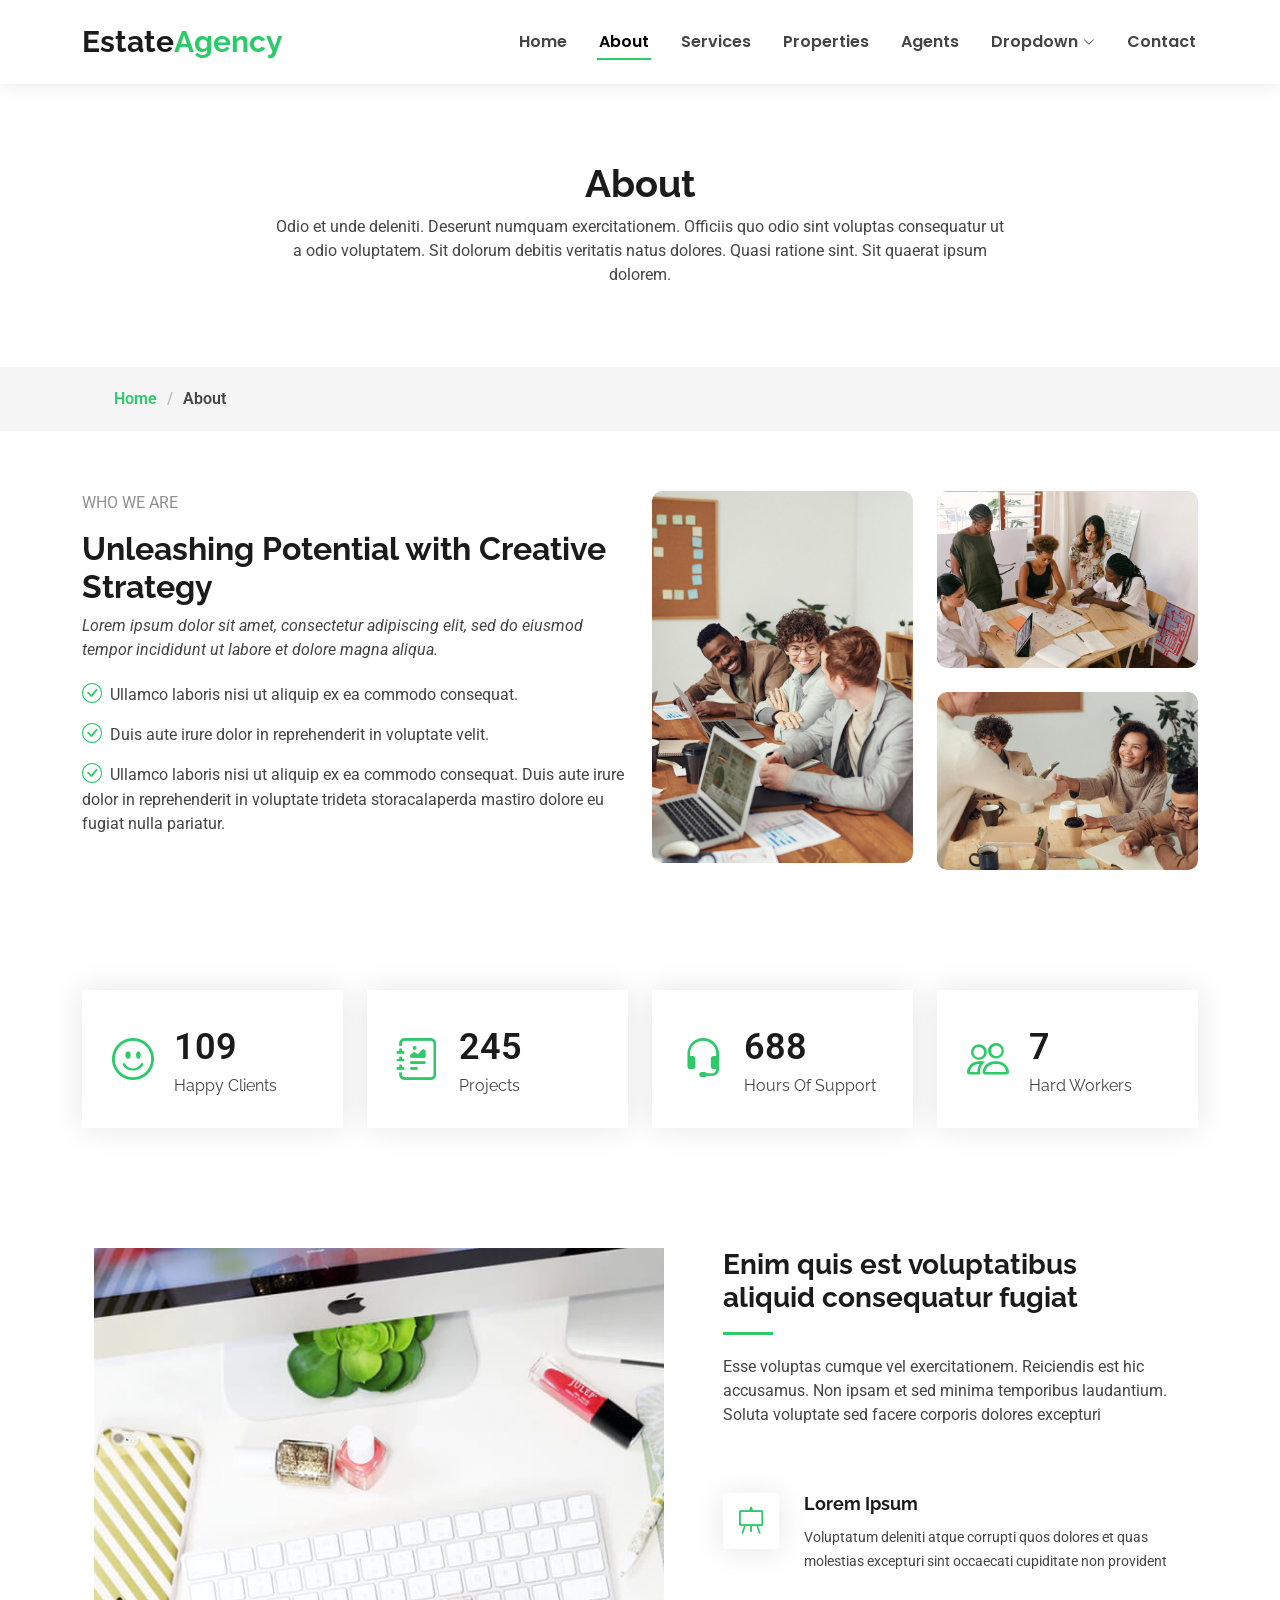
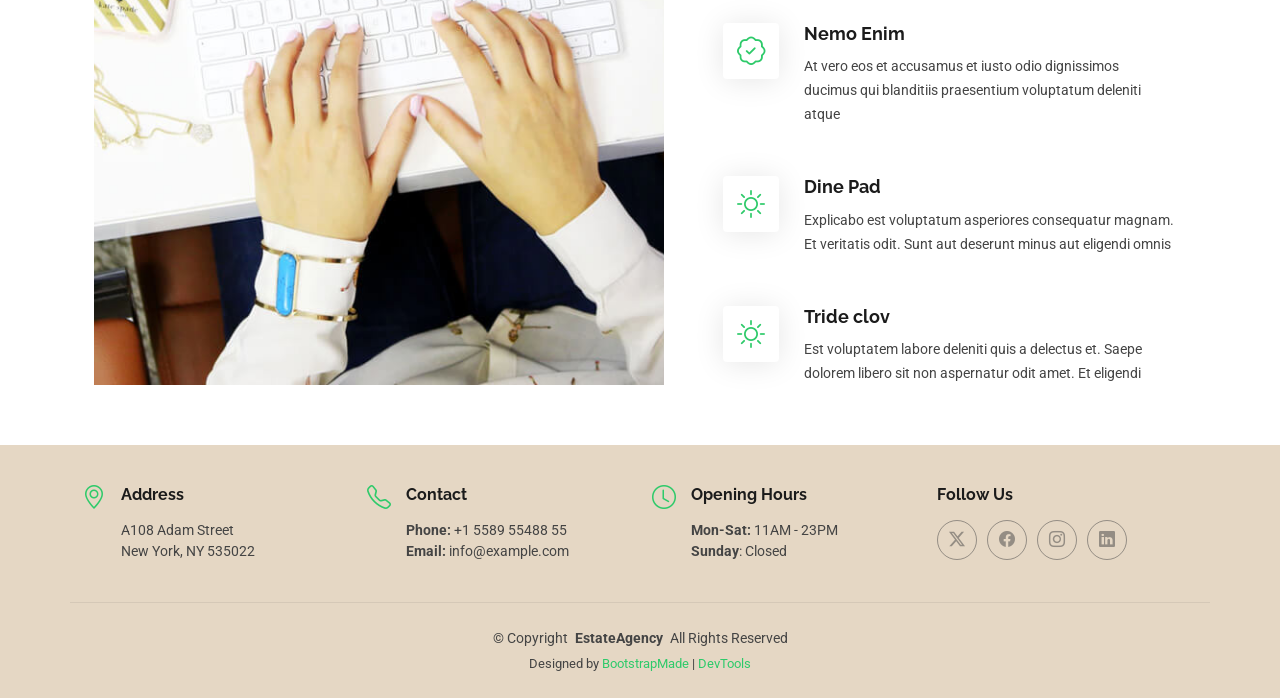
==== about.html @ 9246cab3 "Estate agency project" ====
<!DOCTYPE html>
<html lang="en">

<head>
  <meta charset="utf-8">
  <meta content="width=device-width, initial-scale=1.0" name="viewport">
  <title>About - EstateAgency Bootstrap Template</title>
  <meta name="description" content="">
  <meta name="keywords" content="">

  <!-- Favicons -->
  <link href="assets/img/favicon.png" rel="icon">
  <link href="assets/img/apple-touch-icon.png" rel="apple-touch-icon">

  <!-- Fonts -->
  <link href="https://fonts.googleapis.com" rel="preconnect">
  <link href="https://fonts.gstatic.com" rel="preconnect" crossorigin>
  <link href="https://fonts.googleapis.com/css2?family=Roboto:ital,wght@0,100;0,300;0,400;0,500;0,700;0,900;1,100;1,300;1,400;1,500;1,700;1,900&family=Poppins:ital,wght@0,100;0,200;0,300;0,400;0,500;0,600;0,700;0,800;0,900;1,100;1,200;1,300;1,400;1,500;1,600;1,700;1,800;1,900&family=Raleway:ital,wght@0,100;0,200;0,300;0,400;0,500;0,600;0,700;0,800;0,900;1,100;1,200;1,300;1,400;1,500;1,600;1,700;1,800;1,900&display=swap" rel="stylesheet">

  <!-- Vendor CSS Files -->
  <link href="assets/vendor/bootstrap/css/bootstrap.min.css" rel="stylesheet">
  <link href="assets/vendor/bootstrap-icons/bootstrap-icons.css" rel="stylesheet">
  <link href="assets/vendor/aos/aos.css" rel="stylesheet">
  <link href="assets/vendor/fontawesome-free/css/all.min.css" rel="stylesheet">
  <link href="assets/vendor/swiper/swiper-bundle.min.css" rel="stylesheet">

  <!-- Main CSS File -->
  <link href="assets/css/main.css" rel="stylesheet">

  <!-- =======================================================
  * Template Name: EstateAgency
  * Template URL: https://bootstrapmade.com/real-estate-agency-bootstrap-template/
  * Updated: Apr 08 2026 with Bootstrap v5.3.8
  * Author: BootstrapMade.com
  * License: https://bootstrapmade.com/license/
  ======================================================== -->
</head>

<body class="about-page">

  <header id="header" class="header d-flex align-items-center fixed-top">
    <div class="container-fluid container-xl position-relative d-flex align-items-center justify-content-between">

      <a href="index.html" class="logo d-flex align-items-center">
        <!-- Uncomment the line below if you also wish to use an image logo -->
        <!-- <img src="assets/img/logo.png" alt=""> -->
        <h1 class="sitename">Estate<span>Agency</span></h1>
      </a>

      <nav id="navmenu" class="navmenu">
        <ul>
          <li><a href="index.html">Home</a></li>
          <li><a href="about.html" class="active">About</a></li>
          <li><a href="services.html">Services</a></li>
          <li><a href="properties.html">Properties</a></li>
          <li><a href="agents.html">Agents</a></li>
          <li class="dropdown"><a href="#"><span>Dropdown</span> <i class="bi bi-chevron-down toggle-dropdown"></i></a>
            <ul>
              <li><a href="#">Dropdown 1</a></li>
              <li class="dropdown"><a href="#"><span>Deep Dropdown</span> <i class="bi bi-chevron-down toggle-dropdown"></i></a>
                <ul>
                  <li><a href="#">Deep Dropdown 1</a></li>
                  <li><a href="#">Deep Dropdown 2</a></li>
                  <li><a href="#">Deep Dropdown 3</a></li>
                  <li><a href="#">Deep Dropdown 4</a></li>
                  <li><a href="#">Deep Dropdown 5</a></li>
                </ul>
              </li>
              <li><a href="#">Dropdown 2</a></li>
              <li><a href="#">Dropdown 3</a></li>
              <li><a href="#">Dropdown 4</a></li>
            </ul>
          </li>
          <li><a href="contact.html">Contact</a></li>
        </ul>
        <i class="mobile-nav-toggle d-xl-none bi bi-list"></i>
      </nav>

    </div>
  </header>

  <main class="main">

    <!-- Page Title -->
    <div class="page-title" data-aos="fade">
      <div class="heading">
        <div class="container">
          <div class="row d-flex justify-content-center text-center">
            <div class="col-lg-8">
              <h1>About</h1>
              <p class="mb-0">Odio et unde deleniti. Deserunt numquam exercitationem. Officiis quo odio sint voluptas consequatur ut a odio voluptatem. Sit dolorum debitis veritatis natus dolores. Quasi ratione sint. Sit quaerat ipsum dolorem.</p>
            </div>
          </div>
        </div>
      </div>
      <nav class="breadcrumbs">
        <div class="container">
          <ol>
            <li><a href="index.html">Home</a></li>
            <li class="current">About</li>
          </ol>
        </div>
      </nav>
    </div><!-- End Page Title -->

    <!-- About Section -->
    <section id="about" class="about section">

      <div class="container">

        <div class="row gy-4">

          <div class="col-lg-6 content" data-aos="fade-up" data-aos-delay="100">
            <p class="who-we-are">Who We Are</p>
            <h3>Unleashing Potential with Creative Strategy</h3>
            <p class="fst-italic">
              Lorem ipsum dolor sit amet, consectetur adipiscing elit, sed do eiusmod tempor incididunt ut labore et dolore
              magna aliqua.
            </p>
            <ul>
              <li><i class="bi bi-check-circle"></i> <span>Ullamco laboris nisi ut aliquip ex ea commodo consequat.</span></li>
              <li><i class="bi bi-check-circle"></i> <span>Duis aute irure dolor in reprehenderit in voluptate velit.</span></li>
              <li><i class="bi bi-check-circle"></i> <span>Ullamco laboris nisi ut aliquip ex ea commodo consequat. Duis aute irure dolor in reprehenderit in voluptate trideta storacalaperda mastiro dolore eu fugiat nulla pariatur.</span></li>
            </ul>
          </div>

          <div class="col-lg-6 about-images" data-aos="fade-up" data-aos-delay="200">
            <div class="row gy-4">
              <div class="col-lg-6">
                <img src="assets/img/about-company-1.jpg" class="img-fluid" alt="">
              </div>
              <div class="col-lg-6">
                <div class="row gy-4">
                  <div class="col-lg-12">
                    <img src="assets/img/about-company-2.jpg" class="img-fluid" alt="">
                  </div>
                  <div class="col-lg-12">
                    <img src="assets/img/about-company-3.jpg" class="img-fluid" alt="">
                  </div>
                </div>
              </div>
            </div>

          </div>

        </div>

      </div>
    </section><!-- /About Section -->

    <!-- Stats Section -->
    <section id="stats" class="stats section">

      <div class="container" data-aos="fade-up" data-aos-delay="100">

        <div class="row gy-4">

          <div class="col-lg-3 col-md-6">
            <div class="stats-item d-flex align-items-center w-100 h-100">
              <i class="bi bi-emoji-smile color-blue flex-shrink-0"></i>
              <div>
                <span data-purecounter-start="0" data-purecounter-end="232" data-purecounter-duration="1" class="purecounter"></span>
                <p>Happy Clients</p>
              </div>
            </div>
          </div><!-- End Stats Item -->

          <div class="col-lg-3 col-md-6">
            <div class="stats-item d-flex align-items-center w-100 h-100">
              <i class="bi bi-journal-richtext color-orange flex-shrink-0"></i>
              <div>
                <span data-purecounter-start="0" data-purecounter-end="521" data-purecounter-duration="1" class="purecounter"></span>
                <p>Projects</p>
              </div>
            </div>
          </div><!-- End Stats Item -->

          <div class="col-lg-3 col-md-6">
            <div class="stats-item d-flex align-items-center w-100 h-100">
              <i class="bi bi-headset color-green flex-shrink-0"></i>
              <div>
                <span data-purecounter-start="0" data-purecounter-end="1463" data-purecounter-duration="1" class="purecounter"></span>
                <p>Hours Of Support</p>
              </div>
            </div>
          </div><!-- End Stats Item -->

          <div class="col-lg-3 col-md-6">
            <div class="stats-item d-flex align-items-center w-100 h-100">
              <i class="bi bi-people color-pink flex-shrink-0"></i>
              <div>
                <span data-purecounter-start="0" data-purecounter-end="15" data-purecounter-duration="1" class="purecounter"></span>
                <p>Hard Workers</p>
              </div>
            </div>
          </div><!-- End Stats Item -->

        </div>

      </div>

    </section><!-- /Stats Section -->

    <!-- Features Section -->
    <section id="features" class="features section">

      <div class="container">

        <div class="row justify-content-around gy-4">
          <div class="features-image col-lg-6" data-aos="fade-up" data-aos-delay="100"><img src="assets/img/features-bg.jpg" alt=""></div>

          <div class="col-lg-5 d-flex flex-column justify-content-center" data-aos="fade-up" data-aos-delay="200">
            <h3>Enim quis est voluptatibus aliquid consequatur fugiat</h3>
            <p>Esse voluptas cumque vel exercitationem. Reiciendis est hic accusamus. Non ipsam et sed minima temporibus laudantium. Soluta voluptate sed facere corporis dolores excepturi</p>

            <div class="icon-box d-flex position-relative" data-aos="fade-up" data-aos-delay="300">
              <i class="bi bi-easel flex-shrink-0"></i>
              <div>
                <h4><a href="" class="stretched-link">Lorem Ipsum</a></h4>
                <p>Voluptatum deleniti atque corrupti quos dolores et quas molestias excepturi sint occaecati cupiditate non provident</p>
              </div>
            </div><!-- End Icon Box -->

            <div class="icon-box d-flex position-relative" data-aos="fade-up" data-aos-delay="400">
              <i class="bi bi-patch-check flex-shrink-0"></i>
              <div>
                <h4><a href="" class="stretched-link">Nemo Enim</a></h4>
                <p>At vero eos et accusamus et iusto odio dignissimos ducimus qui blanditiis praesentium voluptatum deleniti atque</p>
              </div>
            </div><!-- End Icon Box -->

            <div class="icon-box d-flex position-relative" data-aos="fade-up" data-aos-delay="500">
              <i class="bi bi-brightness-high flex-shrink-0"></i>
              <div>
                <h4><a href="" class="stretched-link">Dine Pad</a></h4>
                <p>Explicabo est voluptatum asperiores consequatur magnam. Et veritatis odit. Sunt aut deserunt minus aut eligendi omnis</p>
              </div>
            </div><!-- End Icon Box -->

            <div class="icon-box d-flex position-relative" data-aos="fade-up" data-aos-delay="600">
              <i class="bi bi-brightness-high flex-shrink-0"></i>
              <div>
                <h4><a href="" class="stretched-link">Tride clov</a></h4>
                <p>Est voluptatem labore deleniti quis a delectus et. Saepe dolorem libero sit non aspernatur odit amet. Et eligendi</p>
              </div>
            </div><!-- End Icon Box -->

          </div>
        </div>

      </div>

    </section><!-- /Features Section -->

  </main>

  <footer id="footer" class="footer light-background">

    <div class="container">
      <div class="row gy-3">
        <div class="col-lg-3 col-md-6 d-flex">
          <i class="bi bi-geo-alt icon"></i>
          <div class="address">
            <h4>Address</h4>
            <p>A108 Adam Street</p>
            <p>New York, NY 535022</p>
            <p></p>
          </div>

        </div>

        <div class="col-lg-3 col-md-6 d-flex">
          <i class="bi bi-telephone icon"></i>
          <div>
            <h4>Contact</h4>
            <p>
              <strong>Phone:</strong> <span>+1 5589 55488 55</span><br>
              <strong>Email:</strong> <span>info@example.com</span><br>
            </p>
          </div>
        </div>

        <div class="col-lg-3 col-md-6 d-flex">
          <i class="bi bi-clock icon"></i>
          <div>
            <h4>Opening Hours</h4>
            <p>
              <strong>Mon-Sat:</strong> <span>11AM - 23PM</span><br>
              <strong>Sunday</strong>: <span>Closed</span>
            </p>
          </div>
        </div>

        <div class="col-lg-3 col-md-6">
          <h4>Follow Us</h4>
          <div class="social-links d-flex">
            <a href="#" class="twitter"><i class="bi bi-twitter-x"></i></a>
            <a href="#" class="facebook"><i class="bi bi-facebook"></i></a>
            <a href="#" class="instagram"><i class="bi bi-instagram"></i></a>
            <a href="#" class="linkedin"><i class="bi bi-linkedin"></i></a>
          </div>
        </div>

      </div>
    </div>

    <div class="container copyright text-center mt-4">
      <p>© <span>Copyright</span> <strong class="px-1 sitename">EstateAgency</strong> <span>All Rights Reserved</span></p>
      <div class="credits">
        <!-- All the links in the footer should remain intact. -->
        <!-- You can delete the links only if you've purchased the pro version. -->
        <!-- Licensing information: https://bootstrapmade.com/license/ -->
        <!-- Purchase the pro version with working PHP/AJAX contact form: [buy-url] -->
        Designed by <a href="https://bootstrapmade.com/">BootstrapMade</a> | <a href="https://bootstrapmade.com/tools/">DevTools</a>
      </div>
    </div>

  </footer>

  <!-- Scroll Top -->
  <a href="#" id="scroll-top" class="scroll-top d-flex align-items-center justify-content-center"><i class="bi bi-arrow-up-short"></i></a>

  <!-- Preloader -->
  <div id="preloader"></div>

  <!-- Vendor JS Files -->
  <script src="assets/vendor/bootstrap/js/bootstrap.bundle.min.js"></script>
  <script src="assets/vendor/php-email-form/validate.js"></script>
  <script src="assets/vendor/aos/aos.js"></script>
  <script src="assets/vendor/swiper/swiper-bundle.min.js"></script>
  <script src="assets/vendor/purecounter/purecounter_vanilla.js"></script>

  <!-- Main JS File -->
  <script src="assets/js/main.js"></script>

</body>

</html>
---- assets/css/main.css ----
/**
* Template Name: EstateAgency
* Template URL: https://bootstrapmade.com/real-estate-agency-bootstrap-template/
* Updated: Aug 09 2024 with Bootstrap v5.3.3
* Author: BootstrapMade.com
* License: https://bootstrapmade.com/license/
*/

/*--------------------------------------------------------------
# Font & Color Variables
# Help: https://bootstrapmade.com/color-system/
--------------------------------------------------------------*/
/* Fonts */
:root {
  --default-font: "Roboto",  system-ui, -apple-system, "Segoe UI", Roboto, "Helvetica Neue", Arial, "Noto Sans", "Liberation Sans", sans-serif, "Apple Color Emoji", "Segoe UI Emoji", "Segoe UI Symbol", "Noto Color Emoji";
  --heading-font: "Raleway",  sans-serif;
  --nav-font: "Poppins",  sans-serif;
}

/* Global Colors - The following color variables are used throughout the website. Updating them here will change the color scheme of the entire website */
:root { 
  --background-color: #ffffff; /* Background color for the entire website, including individual sections */
  --default-color: #444444; /* Default color used for the majority of the text content across the entire website */
  --heading-color: #1b1b1b; /* Color for headings, subheadings and title throughout the website */
  --accent-color: #2eca6a; /* Accent color that represents your brand on the website. It's used for buttons, links, and other elements that need to stand out */
  --surface-color: #ffffff; /* The surface color is used as a background of boxed elements within sections, such as cards, icon boxes, or other elements that require a visual separation from the global background. */
  --contrast-color: #ffffff; /* Contrast color for text, ensuring readability against backgrounds of accent, heading, or default colors. */
}

/* Nav Menu Colors - The following color variables are used specifically for the navigation menu. They are separate from the global colors to allow for more customization options */
:root {
  --nav-color: #444444;  /* The default color of the main navmenu links */
  --nav-hover-color: #000000; /* Applied to main navmenu links when they are hovered over or active */
  --nav-mobile-background-color: #ffffff; /* Used as the background color for mobile navigation menu */
  --nav-dropdown-background-color: #ffffff; /* Used as the background color for dropdown items that appear when hovering over primary navigation items */
  --nav-dropdown-color: #444444; /* Used for navigation links of the dropdown items in the navigation menu. */
  --nav-dropdown-hover-color: #2eca6a; /* Similar to --nav-hover-color, this color is applied to dropdown navigation links when they are hovered over. */
}

/* Color Presets - These classes override global colors when applied to any section or element, providing reuse of the sam color scheme. */

.light-background {
  --background-color:  rgb(229, 215, 196);;
  --surface-color :  rgb(207, 187, 153);
}

.dark-background {
  --background-color: oklab(36.607% 0.11346 0.05553 / 0.626);
  --default-color: #ffffff;
  --heading-color: #ffffff;
  --surface-color: #252525;
  --contrast-color: #ffffff;
}

/* Smooth scroll */
:root {
  scroll-behavior: smooth;
}

/*--------------------------------------------------------------
# General Styling & Shared Classes
--------------------------------------------------------------*/
body {
  color: var(--default-color);
  background-color: var(--background-color);
  font-family: var(--default-font);
}

a {
  color: var(--accent-color);
  text-decoration: none;
  transition: 0.3s;
}

a:hover {
  color: color-mix(in srgb, var(--accent-color), transparent 25%);
  text-decoration: none;
}

h1,
h2,
h3,
h4,
h5,
h6 {
  color: var(--heading-color);
  font-family: var(--heading-font);
}

/* PHP Email Form Messages
------------------------------*/
.php-email-form .error-message {
  display: none;
  background: #df1529;
  color: #ffffff;
  text-align: left;
  padding: 15px;
  margin-bottom: 24px;
  font-weight: 600;
}

.php-email-form .sent-message {
  display: none;
  color: #ffffff;
  background: #059652;
  text-align: center;
  padding: 15px;
  margin-bottom: 24px;
  font-weight: 600;
}

.php-email-form .loading {
  display: none;
  background: var(--surface-color);
  text-align: center;
  padding: 15px;
  margin-bottom: 24px;
}

.php-email-form .loading:before {
  content: "";
  display: inline-block;
  border-radius: 50%;
  width: 24px;
  height: 24px;
  margin: 0 10px -6px 0;
  border: 3px solid var(--accent-color);
  border-top-color: var(--surface-color);
  animation: php-email-form-loading 1s linear infinite;
}

@keyframes php-email-form-loading {
  0% {
    transform: rotate(0deg);
  }

  100% {
    transform: rotate(360deg);
  }
}

/*--------------------------------------------------------------
# Global Header
--------------------------------------------------------------*/
.header {
  color: var(--default-color);
  background-color: var(--background-color);
  padding: 15px 0;
  transition: all 0.5s;
  z-index: 997;
  box-shadow: 0px 0 18px rgba(0, 0, 0, 0.1);
}

.header .logo {
  line-height: 1;
}

.header .logo img {
  max-height: 32px;
  margin-right: 8px;
}

.header .logo h1 {
  font-size: 30px;
  margin: 0;
  font-weight: 700;
  color: var(--heading-color);
}

.header .logo h1 span {
  color: var(--accent-color);
}

/*--------------------------------------------------------------
# Navigation Menu
--------------------------------------------------------------*/
/* Desktop Navigation */
@media (min-width: 1200px) {
  .navmenu {
    padding: 0;
  }

  .navmenu ul {
    margin: 0;
    padding: 0;
    display: flex;
    list-style: none;
    align-items: center;
  }

  .navmenu li {
    position: relative;
  }

  .navmenu>ul>li {
    white-space: nowrap;
    padding: 15px 14px;
  }

  .navmenu>ul>li:last-child {
    padding-right: 0;
  }

  .navmenu a,
  .navmenu a:focus {
    color: var(--nav-color);
    font-size: 16px;
    padding: 0 2px;
    font-family: var(--nav-font);
    font-weight: 600;
    display: flex;
    align-items: center;
    justify-content: space-between;
    white-space: nowrap;
    transition: 0.3s;
    position: relative;
  }

  .navmenu a i,
  .navmenu a:focus i {
    font-size: 12px;
    line-height: 0;
    margin-left: 5px;
    transition: 0.3s;
  }

  .navmenu>ul>li>a:before {
    content: "";
    position: absolute;
    width: 100%;
    height: 2px;
    bottom: -6px;
    left: 0;
    background-color: var(--accent-color);
    visibility: hidden;
    width: 0px;
    transition: all 0.3s ease-in-out 0s;
  }

  .navmenu a:hover:before,
  .navmenu li:hover>a:before,
  .navmenu .active:before {
    visibility: visible;
    width: 100%;
  }

  .navmenu li:hover>a,
  .navmenu .active,
  .navmenu .active:focus {
    color: var(--nav-hover-color);
  }

  .navmenu .dropdown ul {
    margin: 0;
    padding: 10px 0;
    background: var(--nav-dropdown-background-color);
    display: block;
    position: absolute;
    visibility: hidden;
    left: 14px;
    top: 130%;
    opacity: 0;
    transition: 0.3s;
    border-radius: 4px;
    z-index: 99;
    box-shadow: 0px 0px 30px rgba(0, 0, 0, 0.1);
  }

  .navmenu .dropdown ul li {
    min-width: 200px;
  }

  .navmenu .dropdown ul a {
    padding: 10px 20px;
    font-size: 15px;
    text-transform: none;
    color: var(--nav-dropdown-color);
  }

  .navmenu .dropdown ul a i {
    font-size: 12px;
  }

  .navmenu .dropdown ul a:hover,
  .navmenu .dropdown ul .active:hover,
  .navmenu .dropdown ul li:hover>a {
    color: var(--nav-dropdown-hover-color);
  }

  .navmenu .dropdown:hover>ul {
    opacity: 1;
    top: 100%;
    visibility: visible;
  }

  .navmenu .dropdown .dropdown ul {
    top: 0;
    left: -90%;
    visibility: hidden;
  }

  .navmenu .dropdown .dropdown:hover>ul {
    opacity: 1;
    top: 0;
    left: -100%;
    visibility: visible;
  }
}

/* Mobile Navigation */
@media (max-width: 1199px) {
  .mobile-nav-toggle {
    color: var(--nav-color);
    font-size: 28px;
    line-height: 0;
    margin-right: 10px;
    cursor: pointer;
    transition: color 0.3s;
  }

  .navmenu {
    padding: 0;
    z-index: 9997;
  }

  .navmenu ul {
    display: none;
    list-style: none;
    position: absolute;
    inset: 60px 20px 20px 20px;
    padding: 10px 0;
    margin: 0;
    border-radius: 6px;
    background-color: var(--nav-mobile-background-color);
    border: 1px solid color-mix(in srgb, var(--default-color), transparent 90%);
    box-shadow: none;
    overflow-y: auto;
    transition: 0.3s;
    z-index: 9998;
  }

  .navmenu a,
  .navmenu a:focus {
    color: var(--nav-dropdown-color);
    padding: 10px 20px;
    font-family: var(--nav-font);
    font-size: 17px;
    font-weight: 500;
    display: flex;
    align-items: center;
    justify-content: space-between;
    white-space: nowrap;
    transition: 0.3s;
  }

  .navmenu a i,
  .navmenu a:focus i {
    font-size: 12px;
    line-height: 0;
    margin-left: 5px;
    width: 30px;
    height: 30px;
    display: flex;
    align-items: center;
    justify-content: center;
    border-radius: 50%;
    transition: 0.3s;
    background-color: color-mix(in srgb, var(--accent-color), transparent 90%);
  }

  .navmenu a i:hover,
  .navmenu a:focus i:hover {
    background-color: var(--accent-color);
    color: var(--contrast-color);
  }

  .navmenu a:hover,
  .navmenu .active,
  .navmenu .active:focus {
    color: var(--nav-dropdown-hover-color);
  }

  .navmenu .active i,
  .navmenu .active:focus i {
    background-color: var(--accent-color);
    color: var(--contrast-color);
    transform: rotate(180deg);
  }

  .navmenu .dropdown ul {
    position: static;
    display: none;
    z-index: 99;
    padding: 10px 0;
    margin: 10px 20px;
    background-color: var(--nav-dropdown-background-color);
    transition: all 0.5s ease-in-out;
  }

  .navmenu .dropdown ul ul {
    background-color: rgba(33, 37, 41, 0.1);
  }

  .navmenu .dropdown>.dropdown-active {
    display: block;
    background-color: rgba(33, 37, 41, 0.03);
  }

  .mobile-nav-active {
    overflow: hidden;
  }

  .mobile-nav-active .mobile-nav-toggle {
    color: #fff;
    position: absolute;
    font-size: 32px;
    top: 15px;
    right: 15px;
    margin-right: 0;
    z-index: 9999;
  }

  .mobile-nav-active .navmenu {
    position: fixed;
    overflow: hidden;
    inset: 0;
    background: rgba(33, 37, 41, 0.8);
    transition: 0.3s;
  }

  .mobile-nav-active .navmenu>ul {
    display: block;
  }
}

/*--------------------------------------------------------------
# Global Footer
--------------------------------------------------------------*/
.footer {
  color: var(--default-color);
  background-color: var(--background-color);
  font-size: 14px;
  padding: 40px 0 0 0;
  position: relative;
}

.footer .icon {
  color: var(--accent-color);
  margin-right: 15px;
  font-size: 24px;
  line-height: 0;
}

.footer h4 {
  font-size: 16px;
  font-weight: 700;
  margin-bottom: 15px;
}

.footer .address p {
  margin-bottom: 0px;
}

.footer .social-links a {
  display: flex;
  align-items: center;
  justify-content: center;
  width: 40px;
  height: 40px;
  border-radius: 50%;
  border: 1px solid color-mix(in srgb, var(--default-color), transparent 50%);
  font-size: 16px;
  color: color-mix(in srgb, var(--default-color), transparent 50%);
  margin-right: 10px;
  transition: 0.3s;
}

.footer .social-links a:hover {
  color: var(--accent-color);
  border-color: var(--accent-color);
}

.footer .copyright {
  padding: 25px 0;
  border-top: 1px solid color-mix(in srgb, var(--default-color), transparent 90%);
}

.footer .copyright p {
  margin-bottom: 0;
}

.footer .credits {
  margin-top: 5px;
  font-size: 13px;
}

/*--------------------------------------------------------------
# Preloader
--------------------------------------------------------------*/
#preloader {
  position: fixed;
  inset: 0;
  z-index: 999999;
  overflow: hidden;
  background: var(--background-color);
  transition: all 0.6s ease-out;
}

#preloader:before {
  content: "";
  position: fixed;
  top: calc(50% - 30px);
  left: calc(50% - 30px);
  border: 6px solid #ffffff;
  border-color: var(--accent-color) transparent var(--accent-color) transparent;
  border-radius: 50%;
  width: 60px;
  height: 60px;
  animation: animate-preloader 1.5s linear infinite;
}

@keyframes animate-preloader {
  0% {
    transform: rotate(0deg);
  }

  100% {
    transform: rotate(360deg);
  }
}

/*--------------------------------------------------------------
# Scroll Top Button
--------------------------------------------------------------*/
.scroll-top {
  position: fixed;
  visibility: hidden;
  opacity: 0;
  right: 15px;
  bottom: 15px;
  z-index: 99999;
  background-color: var(--accent-color);
  width: 40px;
  height: 40px;
  border-radius: 4px;
  transition: all 0.4s;
}

.scroll-top i {
  font-size: 24px;
  color: var(--contrast-color);
  line-height: 0;
}

.scroll-top:hover {
  background-color: color-mix(in srgb, var(--accent-color), transparent 20%);
  color: var(--contrast-color);
}

.scroll-top.active {
  visibility: visible;
  opacity: 1;
}

/*--------------------------------------------------------------
# Disable aos animation delay on mobile devices
--------------------------------------------------------------*/
@media screen and (max-width: 768px) {
  [data-aos-delay] {
    transition-delay: 0 !important;
  }
}

/*--------------------------------------------------------------
# Global Page Titles & Breadcrumbs
--------------------------------------------------------------*/
.page-title {
  color: var(--default-color);
  background-color: var(--background-color);
  position: relative;
}

.page-title .heading {
  padding: 160px 0 80px 0;
  border-top: 1px solid color-mix(in srgb, var(--default-color), transparent 90%);
}

.page-title .heading h1 {
  font-size: 38px;
  font-weight: 700;
}

.page-title nav {
  background-color: color-mix(in srgb, var(--default-color), transparent 95%);
  padding: 20px 0;
}

.page-title nav ol {
  display: flex;
  flex-wrap: wrap;
  list-style: none;
  margin: 0;
  font-size: 16px;
  font-weight: 600;
}

.page-title nav ol li+li {
  padding-left: 10px;
}

.page-title nav ol li+li::before {
  content: "/";
  display: inline-block;
  padding-right: 10px;
  color: color-mix(in srgb, var(--default-color), transparent 70%);
}

/*--------------------------------------------------------------
# Global Sections
--------------------------------------------------------------*/
section,
.section {
  color: var(--default-color);
  background-color: var(--background-color);
  padding: 60px 0;
  scroll-margin-top: 90px;
  overflow: clip;
}

@media (max-width: 1199px) {

  section,
  .section {
    scroll-margin-top: 66px;
  }
}

/*--------------------------------------------------------------
# Global Section Titles
--------------------------------------------------------------*/
.section-title {
  text-align: center;
  padding-bottom: 60px;
  position: relative;
}

.section-title h2 {
  font-size: 32px;
  font-weight: 700;
  margin-bottom: 15px;
}

.section-title p {
  margin-bottom: 0;
}

/*--------------------------------------------------------------
# Hero Section
--------------------------------------------------------------*/
.hero {
  padding: 0;
}

.hero .carousel {
  width: 100%;
  min-height: 100vh;
  padding: 0;
  margin: 0;
  background-color: var(--background-color);
  position: relative;
  overflow: hidden;
}

.hero img {
  position: absolute;
  inset: 0;
  display: block;
  width: 100%;
  height: 100%;
  object-fit: cover;
  z-index: 1;
}

.hero .carousel-item {
  position: absolute;
  inset: 0;
  background-size: cover;
  background-position: center;
  background-repeat: no-repeat;
  overflow: hidden;
}

.hero .carousel-item:before {
  content: "";
  background: color-mix(in srgb, var(--background-color), transparent 60%);
  position: absolute;
  inset: 0;
  z-index: 2;
}

.hero .carousel-container {
  position: absolute;
  inset: 90px 100px;
  display: flex;
  justify-content: center;
  align-items: center;
  flex-direction: column;
  z-index: 3;
}

@media (max-width: 575px) {
  .hero .carousel-container {
    inset: 90px 50px;
  }
}

.hero h2 {
  margin-bottom: 30px;
  font-size: 56px;
  font-weight: 900;
  text-transform: uppercase;
}

.hero h2 span {
  color: var(--accent-color);
}

@media (max-width: 768px) {
  .hero h2 {
    font-size: 30px;
  }
}

.hero .btn-get-started {
  color: var(--contrast-color);
  font-family: var(--heading-font);
  font-weight: 600;
  font-size: 18px;
  letter-spacing: 1px;
  text-transform: uppercase;
  display: inline-block;
  padding: 10px 40px;
  border-radius: 50px;
  transition: 0.5s;
  margin: 10px 0;
  align-self: flex-start;
  flex-shrink: 0;
  border: 2px solid var(--accent-color);
}

.hero .btn-get-started:hover {
  background: color-mix(in srgb, var(--accent-color), transparent 20%);
}

.hero .carousel-control-prev,
.hero .carousel-control-next {
  width: 10%;
  transition: 0.3s;
  opacity: 0.5;
  z-index: 3;
}

.hero .carousel-control-prev:focus,
.hero .carousel-control-next:focus {
  opacity: 0.5;
}

.hero .carousel-control-prev:hover,
.hero .carousel-control-next:hover {
  opacity: 0.9;
}

@media (min-width: 1024px) {

  .hero .carousel-control-prev,
  .hero .carousel-control-next {
    width: 5%;
  }
}

.hero .carousel-control-next-icon,
.hero .carousel-control-prev-icon {
  background: none;
  font-size: 32px;
  line-height: 1;
}

.hero .carousel-indicators {
  list-style: none;
}

.hero .carousel-indicators li {
  cursor: pointer;
  opacity: 1;
  height: 6px;
  width: 20px;
  transition: 0.3s;
  padding: 0;
}

.hero .carousel-indicators .active {
  background-color: var(--accent-color);
  width: 40px;
}

/*--------------------------------------------------------------
# Services Section
--------------------------------------------------------------*/
.services .service-item {
  background-color: var(--surface-color);
  box-shadow: 0px 5px 90px 0px rgba(0, 0, 0, 0.1);
  padding: 60px 30px;
  transition: all ease-in-out 0.3s;
  border-radius: 18px;
  border-bottom: 5px solid var(--surface-color);
  height: 100%;
}

.services .service-item .icon {
  color: var(--contrast-color);
  background: var(--accent-color);
  margin: 0;
  width: 64px;
  height: 64px;
  border-radius: 50px;
  display: flex;
  align-items: center;
  justify-content: center;
  margin-bottom: 20px;
  font-size: 28px;
  transition: ease-in-out 0.3s;
}

.services .service-item h3 {
  font-weight: 700;
  margin: 10px 0 15px 0;
  font-size: 22px;
  transition: ease-in-out 0.3s;
}

.services .service-item p {
  line-height: 24px;
  font-size: 14px;
  margin-bottom: 0;
}

@media (min-width: 1365px) {
  .services .service-item:hover {
    transform: translateY(-10px);
    border-color: var(--accent-color);
  }

  .services .service-item:hover h3 {
    color: var(--accent-color);
  }
}

/*--------------------------------------------------------------
# Agents Section
--------------------------------------------------------------*/
.agents .member {
  position: relative;
}

.agents .member .pic {
  overflow: hidden;
  margin-bottom: 50px;
}

.agents .member .member-info {
  background-color: var(--surface-color);
  color: color-mix(in srgb, var(--default-color), transparent 20%);
  box-shadow: 0px 2px 15px rgba(0, 0, 0, 0.1);
  position: absolute;
  bottom: -50px;
  left: 20px;
  right: 20px;
  padding: 20px 15px;
  overflow: hidden;
  transition: 0.5s;
}

.agents .member h4 {
  font-weight: 700;
  margin-bottom: 10px;
  font-size: 16px;
  position: relative;
  padding-bottom: 10px;
}

.agents .member h4::after {
  content: "";
  position: absolute;
  display: block;
  width: 50px;
  height: 1px;
  background: color-mix(in srgb, var(--default-color), transparent 60%);
  bottom: 0;
  left: 0;
}

.agents .member span {
  font-style: italic;
  display: block;
  font-size: 13px;
}

.agents .member .social {
  position: absolute;
  right: 15px;
  bottom: 15px;
}

.agents .member .social a {
  transition: color 0.3s;
  color: color-mix(in srgb, var(--default-color), transparent 70%);
}

.agents .member .social a:hover {
  color: var(--accent-color);
}

.agents .member .social i {
  font-size: 16px;
  margin: 0 2px;
}

/*--------------------------------------------------------------
# Testimonials Section
--------------------------------------------------------------*/
.testimonials .testimonial-item {
  background-color: var(--surface-color);
  box-shadow: 0px 0 20px rgba(0, 0, 0, 0.1);
  box-sizing: content-box;
  padding: 30px;
  margin: 40px 30px;
  min-height: 320px;
  display: flex;
  flex-direction: column;
  text-align: center;
  transition: 0.3s;
}

.testimonials .testimonial-item .stars {
  margin-bottom: 15px;
}

.testimonials .testimonial-item .stars i {
  color: #ffc107;
  margin: 0 1px;
}

.testimonials .testimonial-item .testimonial-img {
  width: 90px;
  border-radius: 50%;
  border: 4px solid var(--background-color);
  margin: 0 auto;
}

.testimonials .testimonial-item h3 {
  font-size: 18px;
  font-weight: bold;
  margin: 10px 0 5px 0;
}

.testimonials .testimonial-item h4 {
  font-size: 14px;
  color: color-mix(in srgb, var(--default-color), transparent 40%);
  margin: 0;
}

.testimonials .testimonial-item p {
  font-style: italic;
  margin: 0 auto 15px auto;
}

.testimonials .swiper-wrapper {
  height: auto;
}

.testimonials .swiper-pagination {
  margin-top: 20px;
  position: relative;
}

.testimonials .swiper-pagination .swiper-pagination-bullet {
  width: 12px;
  height: 12px;
  background-color: color-mix(in srgb, var(--default-color), transparent 85%);
  opacity: 1;
}

.testimonials .swiper-pagination .swiper-pagination-bullet-active {
  background-color: var(--accent-color);
}

.testimonials .swiper-slide {
  opacity: 0.3;
}

@media (max-width: 1199px) {
  .testimonials .swiper-slide-active {
    opacity: 1;
  }

  .testimonials .swiper-pagination {
    margin-top: 0;
  }

  .testimonials .testimonial-item {
    margin: 40px 20px;
  }
}

@media (min-width: 1200px) {
  .testimonials .swiper-slide-next {
    opacity: 1;
    transform: scale(1.12);
  }
}

/*--------------------------------------------------------------
# About Section
--------------------------------------------------------------*/
.about .content .who-we-are {
  text-transform: uppercase;
  margin-bottom: 15px;
  color: color-mix(in srgb, var(--default-color), transparent 40%);
}

.about .content h3 {
  font-size: 2rem;
  font-weight: 700;
}

.about .content ul {
  list-style: none;
  padding: 0;
}

.about .content ul li {
  padding-bottom: 10px;
}

.about .content ul i {
  font-size: 1.25rem;
  margin-right: 4px;
  color: var(--accent-color);
}

.about .content p:last-child {
  margin-bottom: 0;
}

.about .content .read-more {
  background: var(--accent-color);
  color: var(--contrast-color);
  font-family: var(--heading-font);
  font-weight: 500;
  font-size: 16px;
  letter-spacing: 1px;
  padding: 12px 24px;
  border-radius: 5px;
  transition: 0.3s;
  display: inline-flex;
  align-items: center;
  justify-content: center;
}

.about .content .read-more i {
  font-size: 18px;
  margin-left: 5px;
  line-height: 0;
  transition: 0.3s;
}

.about .content .read-more:hover {
  background: color-mix(in srgb, var(--accent-color), transparent 20%);
  padding-right: 19px;
}

.about .content .read-more:hover i {
  margin-left: 10px;
}

.about .about-images img {
  border-radius: 10px;
}

/*--------------------------------------------------------------
# Stats Section
--------------------------------------------------------------*/
.stats .stats-item {
  background-color: var(--surface-color);
  box-shadow: 0px 0 30px rgba(0, 0, 0, 0.1);
  padding: 30px;
}

.stats .stats-item i {
  color: var(--accent-color);
  font-size: 42px;
  line-height: 0;
  margin-right: 20px;
}

.stats .stats-item span {
  color: var(--heading-color);
  font-size: 36px;
  display: block;
  font-weight: 600;
}

.stats .stats-item p {
  padding: 0;
  margin: 0;
  font-family: var(--heading-font);
  font-size: 16px;
}

/*--------------------------------------------------------------
# Features Section
--------------------------------------------------------------*/
.features .features-image {
  position: relative;
  min-height: 400px;
}

.features .features-image img {
  position: absolute;
  inset: 0;
  display: block;
  width: 100%;
  height: 100%;
  object-fit: cover;
  z-index: 1;
}

.features h3 {
  font-size: 28px;
  font-weight: 700;
  margin-bottom: 20px;
  padding-bottom: 20px;
  position: relative;
}

.features h3:after {
  content: "";
  background: var(--accent-color);
  position: absolute;
  display: block;
  width: 50px;
  height: 3px;
  left: 0;
  bottom: 0;
}

.features .icon-box {
  margin-top: 50px;
}

.features .icon-box i {
  color: var(--accent-color);
  background-color: var(--surface-color);
  display: flex;
  align-items: center;
  justify-content: center;
  margin-right: 25px;
  font-size: 28px;
  width: 56px;
  height: 56px;
  border-radius: 4px;
  line-height: 0;
  box-shadow: 0px 2px 30px rgba(0, 0, 0, 0.1);
  transition: 0.3s;
}

.features .icon-box:hover i {
  background-color: var(--accent-color);
  color: var(--contrast-color);
}

.features .icon-box h4 {
  font-weight: 700;
  margin-bottom: 10px;
  font-size: 18px;
}

.features .icon-box h4 a {
  color: var(--heading-color);
  transition: 0.3s;
}

.features .icon-box h4 a:hover {
  color: var(--accent-color);
}

.features .icon-box p {
  line-height: 24px;
  font-size: 14px;
  margin-bottom: 0;
}

/*--------------------------------------------------------------
# Service Details Section
--------------------------------------------------------------*/
.service-details .service-box {
  background-color: var(--surface-color);
  padding: 20px;
  box-shadow: 0px 2px 20px rgba(0, 0, 0, 0.1);
}

.service-details .service-box+.service-box {
  margin-top: 30px;
}

.service-details .service-box h4 {
  font-size: 20px;
  font-weight: 700;
  border-bottom: 2px solid color-mix(in srgb, var(--default-color), transparent 92%);
  padding-bottom: 15px;
  margin-bottom: 15px;
}

.service-details .services-list {
  background-color: var(--surface-color);
}

.service-details .services-list a {
  color: color-mix(in srgb, var(--default-color), transparent 20%);
  background-color: color-mix(in srgb, var(--default-color), transparent 96%);
  display: flex;
  align-items: center;
  padding: 12px 15px;
  margin-top: 15px;
  transition: 0.3s;
}

.service-details .services-list a:first-child {
  margin-top: 0;
}

.service-details .services-list a i {
  font-size: 16px;
  margin-right: 8px;
  color: var(--accent-color);
}

.service-details .services-list a.active {
  color: var(--contrast-color);
  background-color: var(--accent-color);
}

.service-details .services-list a.active i {
  color: var(--contrast-color);
}

.service-details .services-list a:hover {
  background-color: color-mix(in srgb, var(--accent-color), transparent 95%);
  color: var(--accent-color);
}

.service-details .download-catalog a {
  color: var(--default-color);
  display: flex;
  align-items: center;
  padding: 10px 0;
  transition: 0.3s;
  border-top: 1px solid color-mix(in srgb, var(--default-color), transparent 90%);
}

.service-details .download-catalog a:first-child {
  border-top: 0;
  padding-top: 0;
}

.service-details .download-catalog a:last-child {
  padding-bottom: 0;
}

.service-details .download-catalog a i {
  font-size: 24px;
  margin-right: 8px;
  color: var(--accent-color);
}

.service-details .download-catalog a:hover {
  color: var(--accent-color);
}

.service-details .help-box {
  background-color: var(--accent-color);
  color: var(--contrast-color);
  margin-top: 30px;
  padding: 30px 15px;
}

.service-details .help-box .help-icon {
  font-size: 48px;
}

.service-details .help-box h4,
.service-details .help-box a {
  color: var(--contrast-color);
}

.service-details .services-img {
  margin-bottom: 20px;
}

.service-details h3 {
  font-size: 26px;
  font-weight: 700;
}

.service-details p {
  font-size: 15px;
}

.service-details ul {
  list-style: none;
  padding: 0;
  font-size: 15px;
}

.service-details ul li {
  padding: 5px 0;
  display: flex;
  align-items: center;
}

.service-details ul i {
  font-size: 20px;
  margin-right: 8px;
  color: var(--accent-color);
}

/*--------------------------------------------------------------
# Contact Section
--------------------------------------------------------------*/
.contact .info-item+.info-item {
  margin-top: 40px;
}

.contact .info-item i {
  color: var(--contrast-color);
  background: var(--accent-color);
  font-size: 20px;
  width: 44px;
  height: 44px;
  display: flex;
  justify-content: center;
  align-items: center;
  border-radius: 4px;
  transition: all 0.3s ease-in-out;
  margin-right: 15px;
}

.contact .info-item h3 {
  padding: 0;
  font-size: 18px;
  font-weight: 700;
  margin-bottom: 5px;
}

.contact .info-item p {
  padding: 0;
  margin-bottom: 0;
  font-size: 14px;
}

.contact .php-email-form {
  height: 100%;
}

.contact .php-email-form input[type=text],
.contact .php-email-form input[type=email],
.contact .php-email-form textarea {
  font-size: 14px;
  padding: 10px 15px;
  box-shadow: none;
  border-radius: 0;
  color: var(--default-color);
  background-color: color-mix(in srgb, var(--background-color), transparent 50%);
  border-color: color-mix(in srgb, var(--default-color), transparent 80%);
}

.contact .php-email-form input[type=text]:focus,
.contact .php-email-form input[type=email]:focus,
.contact .php-email-form textarea:focus {
  border-color: var(--accent-color);
}

.contact .php-email-form input[type=text]::placeholder,
.contact .php-email-form input[type=email]::placeholder,
.contact .php-email-form textarea::placeholder {
  color: color-mix(in srgb, var(--default-color), transparent 70%);
}

.contact .php-email-form button[type=submit] {
  color: var(--contrast-color);
  background: var(--accent-color);
  border: 0;
  padding: 10px 30px;
  transition: 0.4s;
  border-radius: 4px;
}

.contact .php-email-form button[type=submit]:hover {
  background: color-mix(in srgb, var(--accent-color), transparent 20%);
}

/*--------------------------------------------------------------
# Real Estate Section
--------------------------------------------------------------*/
.real-estate .card {
  background-color: var(--background-color);
  color: var(--default-color);
  border: none;
  position: relative;
  border-radius: 0px;
  overflow: hidden;
  min-height: 500px;
}

.real-estate .card:before {
  content: "";
  position: absolute;
  inset: 0;
  background: linear-gradient(180deg, rgba(255, 255, 255, 0) 25%, rgba(0, 0, 0, 0.9) 75%);
  z-index: 2;
}

.real-estate .card img {
  position: absolute;
  inset: 0;
  display: block;
  width: 100%;
  height: 100%;
  object-fit: cover;
  z-index: 1;
}

.real-estate .card .card-body {
  position: absolute;
  bottom: 0;
  left: 0;
  right: 0;
  z-index: 3;
  padding: 30px;
}

.real-estate .card .card-body .sale-rent {
  display: inline-block;
  font-size: 15px;
  font-weight: 500;
  color: var(--contrast-color);
  padding: 4px 20px;
  border: 2px solid var(--accent-color);
  border-radius: 50px;
  margin-bottom: 10px;
}

.real-estate .card .card-body h3 {
  font-weight: 700;
  font-size: 20px;
  margin-bottom: 0px;
  padding-left: 10px;
  border-left: 3px solid var(--accent-color);
}

.real-estate .card .card-body h3 a {
  color: var(--contrast-color);
}

.real-estate .card .card-body .card-content {
  background-color: var(--accent-color);
  color: var(--contrast-color);
  height: 80px;
  visibility: hidden;
  opacity: 0;
  margin-top: 10px;
  margin-bottom: -80px;
  margin-left: -30px;
  margin-right: -30px;
  transition: 0.3s;
  padding: 0 10px;
}

.real-estate .card .card-body .card-content .propery-info {
  font-weight: 500;
}

.real-estate .card:hover .card-content {
  margin-bottom: -30px;
  visibility: visible;
  opacity: 1;
}

/*--------------------------------------------------------------
# Real Estate 2 Section
--------------------------------------------------------------*/
.real-estate-2 .portfolio-details-slider img {
  width: 100%;
}

.real-estate-2 .swiper-wrapper {
  height: auto;
}

.real-estate-2 .swiper-button-prev,
.real-estate-2 .swiper-button-next {
  width: 48px;
  height: 48px;
}

.real-estate-2 .swiper-button-prev:after,
.real-estate-2 .swiper-button-next:after {
  color: rgba(255, 255, 255, 0.8);
  background-color: rgba(0, 0, 0, 0.15);
  font-size: 24px;
  border-radius: 50%;
  width: 48px;
  height: 48px;
  display: flex;
  align-items: center;
  justify-content: center;
  transition: 0.3s;
}

.real-estate-2 .swiper-button-prev:hover:after,
.real-estate-2 .swiper-button-next:hover:after {
  background-color: rgba(0, 0, 0, 0.3);
}

@media (max-width: 575px) {

  .real-estate-2 .swiper-button-prev,
  .real-estate-2 .swiper-button-next {
    display: none;
  }
}

.real-estate-2 .swiper-pagination {
  margin-top: 20px;
  position: relative;
}

.real-estate-2 .swiper-pagination .swiper-pagination-bullet {
  width: 10px;
  height: 10px;
  background-color: color-mix(in srgb, var(--default-color), transparent 85%);
  opacity: 1;
}

.real-estate-2 .swiper-pagination .swiper-pagination-bullet-active {
  background-color: var(--accent-color);
}

.real-estate-2 .portfolio-info h3 {
  font-size: 22px;
  font-weight: 700;
  margin-bottom: 20px;
  padding-bottom: 20px;
  position: relative;
}

.real-estate-2 .portfolio-info h3:after {
  content: "";
  position: absolute;
  display: block;
  width: 50px;
  height: 3px;
  background: var(--accent-color);
  left: 0;
  bottom: 0;
}

.real-estate-2 .portfolio-info ul {
  list-style: none;
  padding: 0;
  font-size: 15px;
}

.real-estate-2 .portfolio-info ul li {
  display: flex;
  flex-direction: column;
  padding-bottom: 15px;
}

.real-estate-2 .portfolio-info ul strong {
  text-transform: uppercase;
  font-weight: 400;
  color: color-mix(in srgb, var(--default-color), transparent 50%);
  font-size: 14px;
}

.real-estate-2 .portfolio-info .btn-visit {
  padding: 8px 40px;
  background: var(--accent-color);
  color: var(--contrast-color);
  border-radius: 50px;
  transition: 0.3s;
}

.real-estate-2 .portfolio-info .btn-visit:hover {
  background: color-mix(in srgb, var(--accent-color), transparent 20%);
}

.real-estate-2 .portfolio-description h2 {
  font-size: 26px;
  font-weight: 700;
  margin-bottom: 20px;
}

.real-estate-2 .portfolio-description p {
  padding: 0;
}

.real-estate-2 .portfolio-description .testimonial-item {
  padding: 30px 30px 0 30px;
  position: relative;
  background: color-mix(in srgb, var(--default-color), transparent 97%);
  margin-bottom: 50px;
}

.real-estate-2 .portfolio-description .testimonial-item .testimonial-img {
  width: 90px;
  border-radius: 50px;
  border: 6px solid var(--background-color);
  float: left;
  margin: 0 10px 0 0;
}

.real-estate-2 .portfolio-description .testimonial-item h3 {
  font-size: 18px;
  font-weight: bold;
  margin: 15px 0 5px 0;
  padding-top: 20px;
}

.real-estate-2 .portfolio-description .testimonial-item h4 {
  font-size: 14px;
  color: #6c757d;
  margin: 0;
}

.real-estate-2 .portfolio-description .testimonial-item .quote-icon-left,
.real-estate-2 .portfolio-description .testimonial-item .quote-icon-right {
  color: color-mix(in srgb, var(--accent-color), transparent 50%);
  font-size: 26px;
  line-height: 0;
}

.real-estate-2 .portfolio-description .testimonial-item .quote-icon-left {
  display: inline-block;
  left: -5px;
  position: relative;
}

.real-estate-2 .portfolio-description .testimonial-item .quote-icon-right {
  display: inline-block;
  right: -5px;
  position: relative;
  top: 10px;
  transform: scale(-1, -1);
}

.real-estate-2 .portfolio-description .testimonial-item p {
  font-style: italic;
  margin: 0 0 15px 0 0 0;
  padding: 0;
}

.real-estate-2 .nav-pills {
  border-bottom: 1px solid color-mix(in srgb, var(--default-color), transparent 85%);
}

.real-estate-2 .nav-pills li+li {
  margin-left: 40px;
}

.real-estate-2 .nav-link {
  background: none;
  font-size: 18px;
  font-weight: 400;
  color: var(--default-color);
  padding: 12px 0;
  margin-bottom: -2px;
  border-radius: 0;
}

.real-estate-2 .nav-link.active {
  color: var(--accent-color);
  background: none;
  border-bottom: 3px solid var(--accent-color);
}

@media (max-width: 575px) {
  .real-estate-2 .nav-link {
    font-size: 16px;
  }
}

.real-estate-2 .tab-content h4 {
  font-size: 18px;
  margin: 0;
  font-weight: 700;
  color: var(--default-color);
}

.real-estate-2 .tab-content i {
  font-size: 22px;
  line-height: 0;
  margin-right: 8px;
  color: var(--accent-color);
}

/*--------------------------------------------------------------
# Starter Section Section
--------------------------------------------------------------*/
.starter-section {
  /* Add your styles here */
}
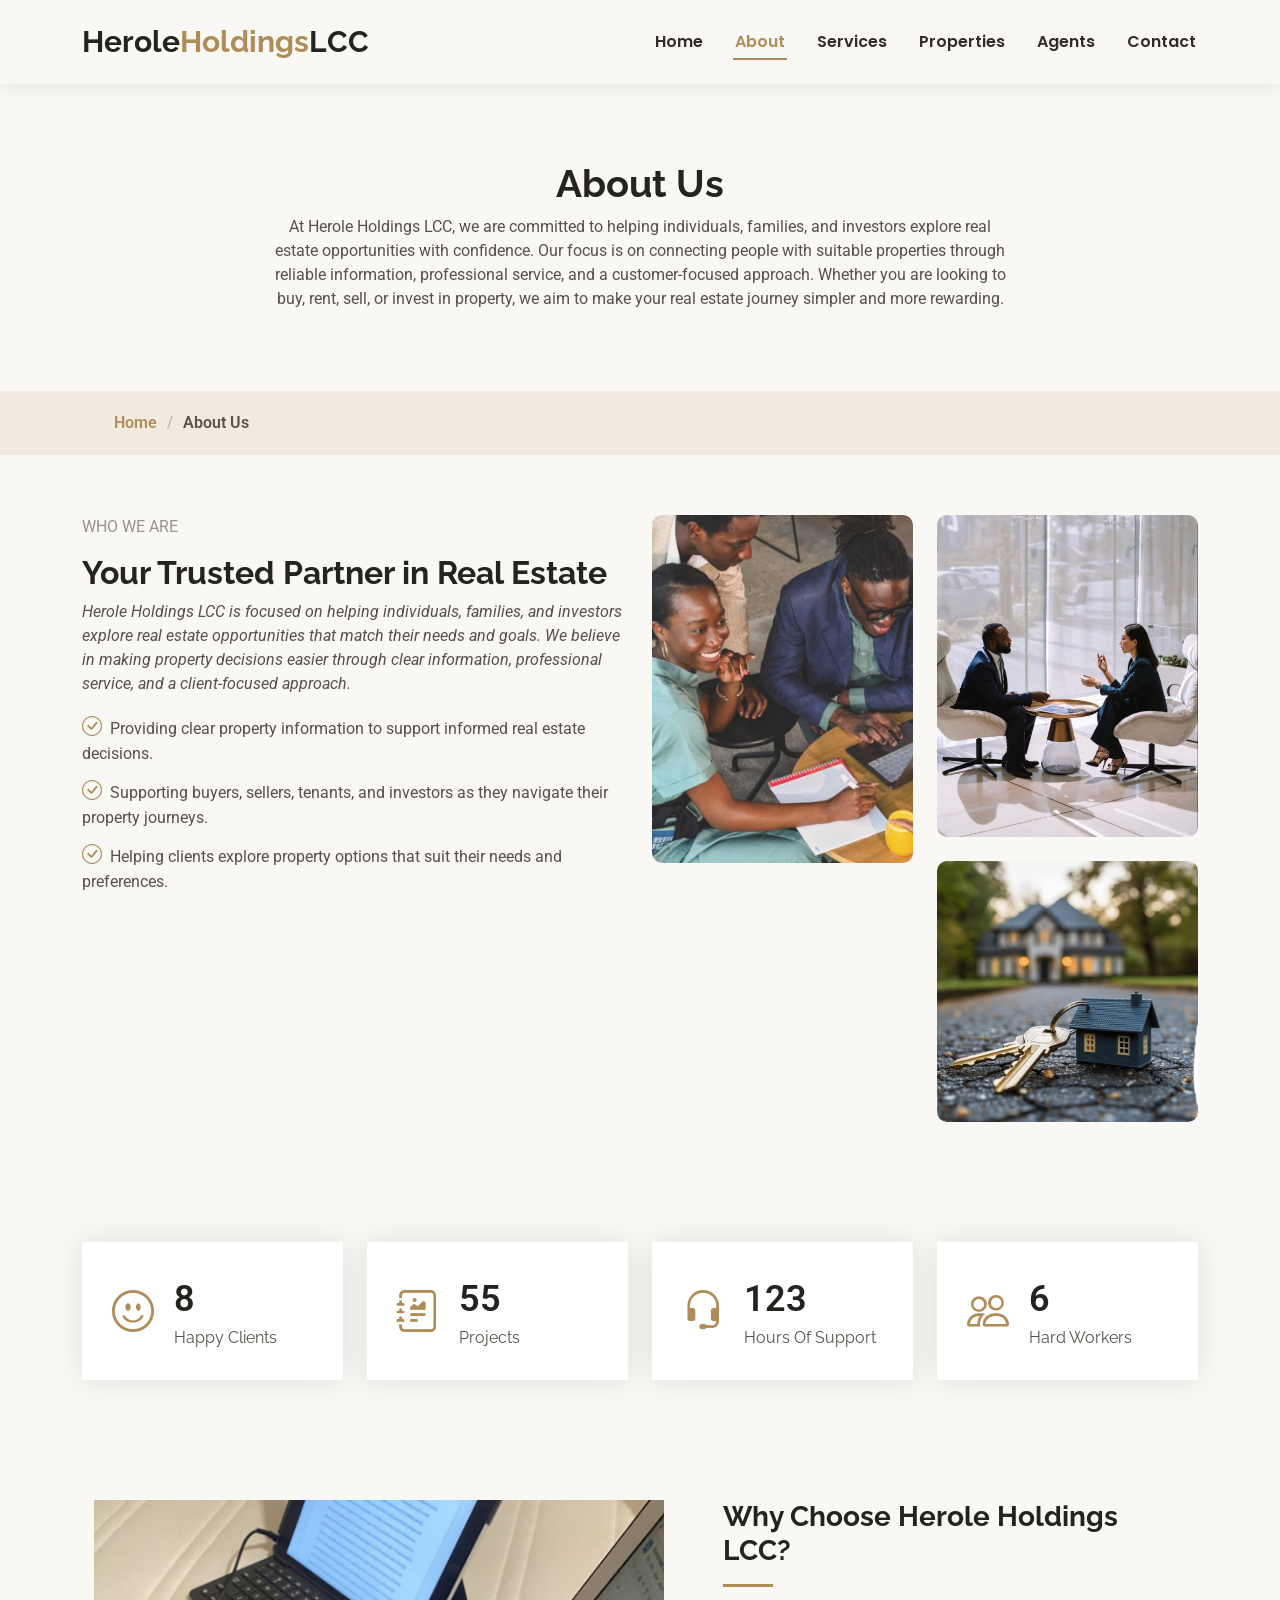
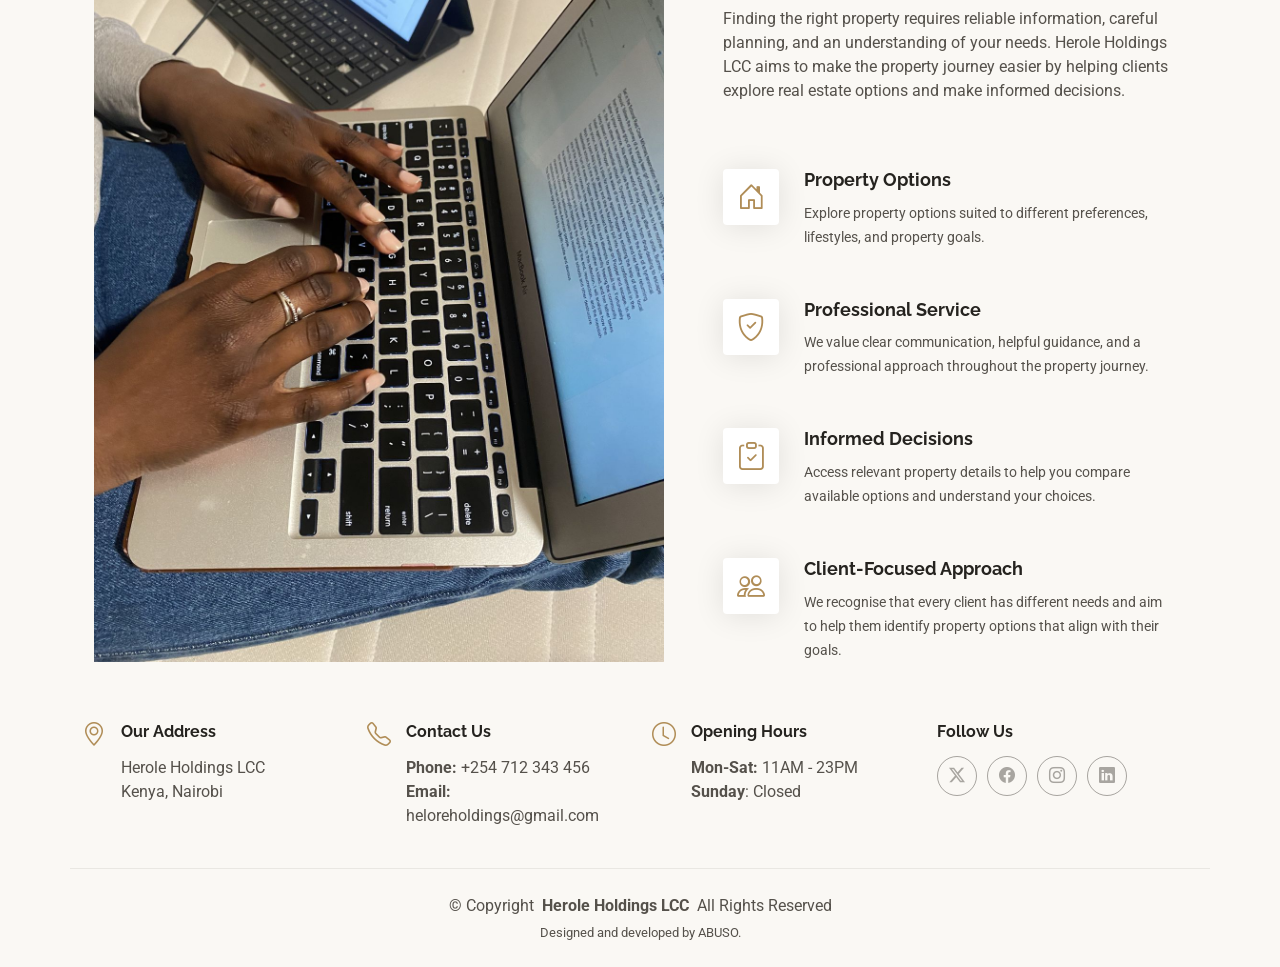
==== commit 7274141d: "New beginnings to Helore holdings LCC." ====
--- a/about.html
+++ b/about.html
@@ -4,7 +4,7 @@
 <head>
   <meta charset="utf-8">
   <meta content="width=device-width, initial-scale=1.0" name="viewport">
-  <title>About - EstateAgency Bootstrap Template</title>
+  <title>About - Helore Holdings LCC</title>
   <meta name="description" content="">
   <meta name="keywords" content="">
 
@@ -27,13 +27,7 @@
   <!-- Main CSS File -->
   <link href="assets/css/main.css" rel="stylesheet">
 
-  <!-- =======================================================
-  * Template Name: EstateAgency
-  * Template URL: https://bootstrapmade.com/real-estate-agency-bootstrap-template/
-  * Updated: Apr 08 2026 with Bootstrap v5.3.8
-  * Author: BootstrapMade.com
-  * License: https://bootstrapmade.com/license/
-  ======================================================== -->
+ 
 </head>
 
 <body class="about-page">
@@ -44,37 +38,20 @@
       <a href="index.html" class="logo d-flex align-items-center">
         <!-- Uncomment the line below if you also wish to use an image logo -->
         <!-- <img src="assets/img/logo.png" alt=""> -->
-        <h1 class="sitename">Estate<span>Agency</span></h1>
+        <h1 class="sitename">Herole<span>Holdings</span>LCC<span></span></h1>
       </a>
 
-      <nav id="navmenu" class="navmenu">
-        <ul>
-          <li><a href="index.html">Home</a></li>
-          <li><a href="about.html" class="active">About</a></li>
-          <li><a href="services.html">Services</a></li>
-          <li><a href="properties.html">Properties</a></li>
-          <li><a href="agents.html">Agents</a></li>
-          <li class="dropdown"><a href="#"><span>Dropdown</span> <i class="bi bi-chevron-down toggle-dropdown"></i></a>
-            <ul>
-              <li><a href="#">Dropdown 1</a></li>
-              <li class="dropdown"><a href="#"><span>Deep Dropdown</span> <i class="bi bi-chevron-down toggle-dropdown"></i></a>
-                <ul>
-                  <li><a href="#">Deep Dropdown 1</a></li>
-                  <li><a href="#">Deep Dropdown 2</a></li>
-                  <li><a href="#">Deep Dropdown 3</a></li>
-                  <li><a href="#">Deep Dropdown 4</a></li>
-                  <li><a href="#">Deep Dropdown 5</a></li>
-                </ul>
-              </li>
-              <li><a href="#">Dropdown 2</a></li>
-              <li><a href="#">Dropdown 3</a></li>
-              <li><a href="#">Dropdown 4</a></li>
-            </ul>
-          </li>
-          <li><a href="contact.html">Contact</a></li>
-        </ul>
-        <i class="mobile-nav-toggle d-xl-none bi bi-list"></i>
-      </nav>
+    <nav id="navmenu" class="navmenu">
+  <ul>
+    <li><a href="index.html">Home</a></li>
+    <li><a href="about.html" class="active">About</a></li>
+    <li><a href="services.html">Services</a></li>
+    <li><a href="properties.html">Properties</a></li>
+    <li><a href="agents.html">Agents</a></li>
+    <li><a href="contact.html">Contact</a></li>
+  </ul>
+  <i class="mobile-nav-toggle d-xl-none bi bi-list"></i>
+</nav>
 
     </div>
   </header>
@@ -87,8 +64,14 @@
         <div class="container">
           <div class="row d-flex justify-content-center text-center">
             <div class="col-lg-8">
-              <h1>About</h1>
-              <p class="mb-0">Odio et unde deleniti. Deserunt numquam exercitationem. Officiis quo odio sint voluptas consequatur ut a odio voluptatem. Sit dolorum debitis veritatis natus dolores. Quasi ratione sint. Sit quaerat ipsum dolorem.</p>
+              <h1>About Us</h1>
+              <p class="mb-0">At Herole Holdings LCC, we are committed to helping individuals,
+            families, and investors explore real estate opportunities with
+            confidence. Our focus is on connecting people with suitable
+            properties through reliable information, professional service,
+            and a customer-focused approach. Whether you are looking to buy,
+            rent, sell, or invest in property, we aim to make your real estate
+            journey simpler and more rewarding.</p>
             </div>
           </div>
         </div>
@@ -97,7 +80,7 @@
         <div class="container">
           <ol>
             <li><a href="index.html">Home</a></li>
-            <li class="current">About</li>
+            <li class="current">About Us</li>
           </ol>
         </div>
       </nav>
@@ -112,30 +95,33 @@
 
           <div class="col-lg-6 content" data-aos="fade-up" data-aos-delay="100">
             <p class="who-we-are">Who We Are</p>
-            <h3>Unleashing Potential with Creative Strategy</h3>
+            <h3>Your Trusted Partner in Real Estate</h3>
             <p class="fst-italic">
-              Lorem ipsum dolor sit amet, consectetur adipiscing elit, sed do eiusmod tempor incididunt ut labore et dolore
-              magna aliqua.
+              Herole Holdings LCC is focused on helping individuals,
+          families, and investors explore real estate opportunities
+          that match their needs and goals. We believe in making
+          property decisions easier through clear information,
+          professional service, and a client-focused approach.
             </p>
             <ul>
-              <li><i class="bi bi-check-circle"></i> <span>Ullamco laboris nisi ut aliquip ex ea commodo consequat.</span></li>
-              <li><i class="bi bi-check-circle"></i> <span>Duis aute irure dolor in reprehenderit in voluptate velit.</span></li>
-              <li><i class="bi bi-check-circle"></i> <span>Ullamco laboris nisi ut aliquip ex ea commodo consequat. Duis aute irure dolor in reprehenderit in voluptate trideta storacalaperda mastiro dolore eu fugiat nulla pariatur.</span></li>
+              <li><i class="bi bi-check-circle"></i> <span>Providing clear property information to support informed real estate decisions.</span></li>
+              <li><i class="bi bi-check-circle"></i> <span>Supporting buyers, sellers, tenants, and investors as they navigate their property journeys.</span></li>
+              <li><i class="bi bi-check-circle"></i> <span>Helping clients explore property options that suit their needs and preferences.</span></li>
             </ul>
           </div>
 
           <div class="col-lg-6 about-images" data-aos="fade-up" data-aos-delay="200">
             <div class="row gy-4">
               <div class="col-lg-6">
-                <img src="assets/img/about-company-1.jpg" class="img-fluid" alt="">
+                <img src="assets/img/about_co.1.png" class="img-fluid" alt="">
               </div>
               <div class="col-lg-6">
                 <div class="row gy-4">
                   <div class="col-lg-12">
-                    <img src="assets/img/about-company-2.jpg" class="img-fluid" alt="">
+                    <img src="assets/img/about_co.2.png" class="img-fluid" alt="">
                   </div>
                   <div class="col-lg-12">
-                    <img src="assets/img/about-company-3.jpg" class="img-fluid" alt="">
+                    <img src="assets/img/about_co.3..png" class="img-fluid" alt="">
                   </div>
                 </div>
               </div>
@@ -159,7 +145,7 @@
             <div class="stats-item d-flex align-items-center w-100 h-100">
               <i class="bi bi-emoji-smile color-blue flex-shrink-0"></i>
               <div>
-                <span data-purecounter-start="0" data-purecounter-end="232" data-purecounter-duration="1" class="purecounter"></span>
+                <span data-purecounter-start="0" data-purecounter-end="15" data-purecounter-duration="1" class="purecounter"></span>
                 <p>Happy Clients</p>
               </div>
             </div>
@@ -169,7 +155,7 @@
             <div class="stats-item d-flex align-items-center w-100 h-100">
               <i class="bi bi-journal-richtext color-orange flex-shrink-0"></i>
               <div>
-                <span data-purecounter-start="0" data-purecounter-end="521" data-purecounter-duration="1" class="purecounter"></span>
+                <span data-purecounter-start="0" data-purecounter-end="103" data-purecounter-duration="1" class="purecounter"></span>
                 <p>Projects</p>
               </div>
             </div>
@@ -179,7 +165,7 @@
             <div class="stats-item d-flex align-items-center w-100 h-100">
               <i class="bi bi-headset color-green flex-shrink-0"></i>
               <div>
-                <span data-purecounter-start="0" data-purecounter-end="1463" data-purecounter-duration="1" class="purecounter"></span>
+                <span data-purecounter-start="0" data-purecounter-end="233" data-purecounter-duration="1" class="purecounter"></span>
                 <p>Hours Of Support</p>
               </div>
             </div>
@@ -189,7 +175,7 @@
             <div class="stats-item d-flex align-items-center w-100 h-100">
               <i class="bi bi-people color-pink flex-shrink-0"></i>
               <div>
-                <span data-purecounter-start="0" data-purecounter-end="15" data-purecounter-duration="1" class="purecounter"></span>
+                <span data-purecounter-start="0" data-purecounter-end="12" data-purecounter-duration="1" class="purecounter"></span>
                 <p>Hard Workers</p>
               </div>
             </div>
@@ -207,41 +193,50 @@
       <div class="container">
 
         <div class="row justify-content-around gy-4">
-          <div class="features-image col-lg-6" data-aos="fade-up" data-aos-delay="100"><img src="assets/img/features-bg.jpg" alt=""></div>
+          <div class="features-image col-lg-6" data-aos="fade-up" data-aos-delay="100"><img src="assets/img/features1.png" alt="Real estate properties and modern homes"></div>
 
           <div class="col-lg-5 d-flex flex-column justify-content-center" data-aos="fade-up" data-aos-delay="200">
-            <h3>Enim quis est voluptatibus aliquid consequatur fugiat</h3>
-            <p>Esse voluptas cumque vel exercitationem. Reiciendis est hic accusamus. Non ipsam et sed minima temporibus laudantium. Soluta voluptate sed facere corporis dolores excepturi</p>
+            <h3>Why Choose Herole Holdings LCC?</h3>
+            <p> Finding the right property requires reliable information,
+          careful planning, and an understanding of your needs.
+          Herole Holdings LCC aims to make the property journey
+          easier by helping clients explore real estate options
+          and make informed decisions.</p>
 
             <div class="icon-box d-flex position-relative" data-aos="fade-up" data-aos-delay="300">
-              <i class="bi bi-easel flex-shrink-0"></i>
-              <div>
-                <h4><a href="" class="stretched-link">Lorem Ipsum</a></h4>
-                <p>Voluptatum deleniti atque corrupti quos dolores et quas molestias excepturi sint occaecati cupiditate non provident</p>
+              <i class="bi bi-house-door flex-shrink-0"></i>
+              <div>
+                <h4><a href="" class="stretched-link">Property Options</a></h4>
+                <p> Explore property options suited to different preferences,
+              lifestyles, and property goals.</p>
               </div>
             </div><!-- End Icon Box -->
 
             <div class="icon-box d-flex position-relative" data-aos="fade-up" data-aos-delay="400">
-              <i class="bi bi-patch-check flex-shrink-0"></i>
-              <div>
-                <h4><a href="" class="stretched-link">Nemo Enim</a></h4>
-                <p>At vero eos et accusamus et iusto odio dignissimos ducimus qui blanditiis praesentium voluptatum deleniti atque</p>
+              <i class="bi bi-shield-check flex-shrink-0"></i>
+              <div>
+                <h4><a href="" class="stretched-link"> Professional Service</a></h4>
+                <p> We value clear communication, helpful guidance, and
+              a professional approach throughout the property journey.</p>
               </div>
             </div><!-- End Icon Box -->
 
             <div class="icon-box d-flex position-relative" data-aos="fade-up" data-aos-delay="500">
-              <i class="bi bi-brightness-high flex-shrink-0"></i>
-              <div>
-                <h4><a href="" class="stretched-link">Dine Pad</a></h4>
-                <p>Explicabo est voluptatum asperiores consequatur magnam. Et veritatis odit. Sunt aut deserunt minus aut eligendi omnis</p>
+              <i class="bi bi-clipboard-check flex-shrink-0"></i>
+              <div>
+                <h4><a href="" class="stretched-link">Informed Decisions</a></h4>
+                <p>Access relevant property details to help you compare
+              available options and understand your choices.</p>
               </div>
             </div><!-- End Icon Box -->
 
             <div class="icon-box d-flex position-relative" data-aos="fade-up" data-aos-delay="600">
-              <i class="bi bi-brightness-high flex-shrink-0"></i>
-              <div>
-                <h4><a href="" class="stretched-link">Tride clov</a></h4>
-                <p>Est voluptatem labore deleniti quis a delectus et. Saepe dolorem libero sit non aspernatur odit amet. Et eligendi</p>
+              <i class="bi bi-people flex-shrink-0"></i>
+              <div>
+                <h4><a href="" class="stretched-link"> Client-Focused Approach</a></h4>
+                <p>We recognise that every client has different needs
+              and aim to help them identify property options
+              that align with their goals.</p>
               </div>
             </div><!-- End Icon Box -->
 
@@ -254,33 +249,39 @@
 
   </main>
 
+  <!-- Footer Section -->
   <footer id="footer" class="footer light-background">
 
+    <!-- Address -->
     <div class="container">
       <div class="row gy-3">
         <div class="col-lg-3 col-md-6 d-flex">
           <i class="bi bi-geo-alt icon"></i>
           <div class="address">
-            <h4>Address</h4>
-            <p>A108 Adam Street</p>
-            <p>New York, NY 535022</p>
-            <p></p>
-          </div>
-
-        </div>
-
+            <h4>Our Address</h4>
+            <p>Herole Holdings LCC</p>
+            <p>Kenya, Nairobi</p>
+            
+          </div>
+
+        </div>
+     <!-- End Address -->
+
+        <!-- Contact -->
         <div class="col-lg-3 col-md-6 d-flex">
           <i class="bi bi-telephone icon"></i>
           <div>
-            <h4>Contact</h4>
+            <h4>Contact Us</h4>
             <p>
-              <strong>Phone:</strong> <span>+1 5589 55488 55</span><br>
-              <strong>Email:</strong> <span>info@example.com</span><br>
+              <strong>Phone:</strong> <span>+254 712 343 456</span><br>
+              <strong>Email:</strong> <span>heloreholdings@gmail.com</span><br>
             </p>
           </div>
         </div>
-
-        <div class="col-lg-3 col-md-6 d-flex">
+         <!-- End Contact -->
+
+         <!-- Opening Hours -->
+         <div class="col-lg-3 col-md-6 d-flex">
           <i class="bi bi-clock icon"></i>
           <div>
             <h4>Opening Hours</h4>
@@ -305,17 +306,15 @@
     </div>
 
     <div class="container copyright text-center mt-4">
-      <p>© <span>Copyright</span> <strong class="px-1 sitename">EstateAgency</strong> <span>All Rights Reserved</span></p>
+      <p>© <span>Copyright</span> <strong class="px-1 sitename">Herole Holdings LCC</strong> <span>All Rights Reserved</span></p>
       <div class="credits">
-        <!-- All the links in the footer should remain intact. -->
-        <!-- You can delete the links only if you've purchased the pro version. -->
-        <!-- Licensing information: https://bootstrapmade.com/license/ -->
-        <!-- Purchase the pro version with working PHP/AJAX contact form: [buy-url] -->
-        Designed by <a href="https://bootstrapmade.com/">BootstrapMade</a> | <a href="https://bootstrapmade.com/tools/">DevTools</a>
-      </div>
+     Designed and developed by ABUSO.
     </div>
+  
+    </div>
 
   </footer>
+
 
   <!-- Scroll Top -->
   <a href="#" id="scroll-top" class="scroll-top d-flex align-items-center justify-content-center"><i class="bi bi-arrow-up-short"></i></a>
--- a/assets/css/main.css
+++ b/assets/css/main.css
@@ -1,15 +1,3 @@
-/**
-* Template Name: EstateAgency
-* Template URL: https://bootstrapmade.com/real-estate-agency-bootstrap-template/
-* Updated: Aug 09 2024 with Bootstrap v5.3.3
-* Author: BootstrapMade.com
-* License: https://bootstrapmade.com/license/
-*/
-
-/*--------------------------------------------------------------
-# Font & Color Variables
-# Help: https://bootstrapmade.com/color-system/
---------------------------------------------------------------*/
 /* Fonts */
 :root {
   --default-font: "Roboto",  system-ui, -apple-system, "Segoe UI", Roboto, "Helvetica Neue", Arial, "Noto Sans", "Liberation Sans", sans-serif, "Apple Color Emoji", "Segoe UI Emoji", "Segoe UI Symbol", "Noto Color Emoji";
@@ -19,37 +7,37 @@
 
 /* Global Colors - The following color variables are used throughout the website. Updating them here will change the color scheme of the entire website */
 :root { 
-  --background-color: #ffffff; /* Background color for the entire website, including individual sections */
-  --default-color: #444444; /* Default color used for the majority of the text content across the entire website */
-  --heading-color: #1b1b1b; /* Color for headings, subheadings and title throughout the website */
-  --accent-color: #2eca6a; /* Accent color that represents your brand on the website. It's used for buttons, links, and other elements that need to stand out */
-  --surface-color: #ffffff; /* The surface color is used as a background of boxed elements within sections, such as cards, icon boxes, or other elements that require a visual separation from the global background. */
-  --contrast-color: #ffffff; /* Contrast color for text, ensuring readability against backgrounds of accent, heading, or default colors. */
+  --background-color: #FAF8F4;
+  --default-color: #55514B;
+  --heading-color: #25231F;
+  --accent-color: #B08D57;
+  --surface-color: #FFFFFF;
+  --contrast-color: #FFFFFF;
 }
 
 /* Nav Menu Colors - The following color variables are used specifically for the navigation menu. They are separate from the global colors to allow for more customization options */
 :root {
-  --nav-color: #444444;  /* The default color of the main navmenu links */
-  --nav-hover-color: #000000; /* Applied to main navmenu links when they are hovered over or active */
-  --nav-mobile-background-color: #ffffff; /* Used as the background color for mobile navigation menu */
-  --nav-dropdown-background-color: #ffffff; /* Used as the background color for dropdown items that appear when hovering over primary navigation items */
-  --nav-dropdown-color: #444444; /* Used for navigation links of the dropdown items in the navigation menu. */
-  --nav-dropdown-hover-color: #2eca6a; /* Similar to --nav-hover-color, this color is applied to dropdown navigation links when they are hovered over. */
+   --nav-color: #302D28;
+  --nav-hover-color: #B08D57;
+  --nav-mobile-background-color: #FAF8F4;
+  --nav-dropdown-background-color: #FFFFFF;
+  --nav-dropdown-color: #302D28;
+  --nav-dropdown-hover-color: #B08D57;
 }
 
 /* Color Presets - These classes override global colors when applied to any section or element, providing reuse of the sam color scheme. */
 
 .light-background {
-  --background-color:  rgb(229, 215, 196);;
-  --surface-color :  rgb(207, 187, 153);
+  --background-color: #F1EADF;
+  --surface-color: #FFFFFF;
 }
 
 .dark-background {
-  --background-color: oklab(36.607% 0.11346 0.05553 / 0.626);
-  --default-color: #ffffff;
-  --heading-color: #ffffff;
-  --surface-color: #252525;
-  --contrast-color: #ffffff;
+  --background-color: #25231F;
+  --default-color: #E9E4DA;
+  --heading-color: #FFFFFF;
+  --surface-color: #302D28;
+  --contrast-color: #FFFFFF;
 }
 
 /* Smooth scroll */
@@ -168,7 +156,7 @@
 }
 
 .header .logo h1 span {
-  color: var(--accent-color);
+ color: #B08D57;
 }
 
 /*--------------------------------------------------------------
@@ -436,13 +424,14 @@
 /*--------------------------------------------------------------
 # Global Footer
 --------------------------------------------------------------*/
-.footer {
-  color: var(--default-color);
-  background-color: var(--background-color);
+..footer {
+  color: #E9E4DA;
+  background-color: #25231F;
   font-size: 14px;
   padding: 40px 0 0 0;
   position: relative;
 }
+
 
 .footer .icon {
   color: var(--accent-color);
@@ -575,7 +564,7 @@
 # Global Page Titles & Breadcrumbs
 --------------------------------------------------------------*/
 .page-title {
-  color: var(--default-color);
+  background-color: #FAF8F4;
   background-color: var(--background-color);
   position: relative;
 }
@@ -591,7 +580,7 @@
 }
 
 .page-title nav {
-  background-color: color-mix(in srgb, var(--default-color), transparent 95%);
+ background-color: #F1EADF;
   padding: 20px 0;
 }
 
@@ -643,8 +632,8 @@
   padding-bottom: 60px;
   position: relative;
 }
-
 .section-title h2 {
+  color: #25231F;
   font-size: 32px;
   font-weight: 700;
   margin-bottom: 15px;
@@ -1378,12 +1367,12 @@
   font-size: 14px;
   padding: 10px 15px;
   box-shadow: none;
-  border-radius: 0;
+  border-radius: 5px;
   color: var(--default-color);
-  background-color: color-mix(in srgb, var(--background-color), transparent 50%);
+ background-color: #FFFFFF;
   border-color: color-mix(in srgb, var(--default-color), transparent 80%);
-}
-
+  border: 1px solid #DED5C7;
+}
 .contact .php-email-form input[type=text]:focus,
 .contact .php-email-form input[type=email]:focus,
 .contact .php-email-form textarea:focus {
@@ -1397,23 +1386,26 @@
 }
 
 .contact .php-email-form button[type=submit] {
-  color: var(--contrast-color);
-  background: var(--accent-color);
+  background-color: #B08D57;
+  border-color: #B08D57;
+  color: #FFFFFF; 
   border: 0;
   padding: 10px 30px;
   transition: 0.4s;
   border-radius: 4px;
 }
-
 .contact .php-email-form button[type=submit]:hover {
   background: color-mix(in srgb, var(--accent-color), transparent 20%);
+  background-color: #947344;
+  border-color: #947344;
+  color: #FFFFFF;
 }
 
 /*--------------------------------------------------------------
 # Real Estate Section
 --------------------------------------------------------------*/
 .real-estate .card {
-  background-color: var(--background-color);
+  background-color: #B08D57;
   color: var(--default-color);
   border: none;
   position: relative;
